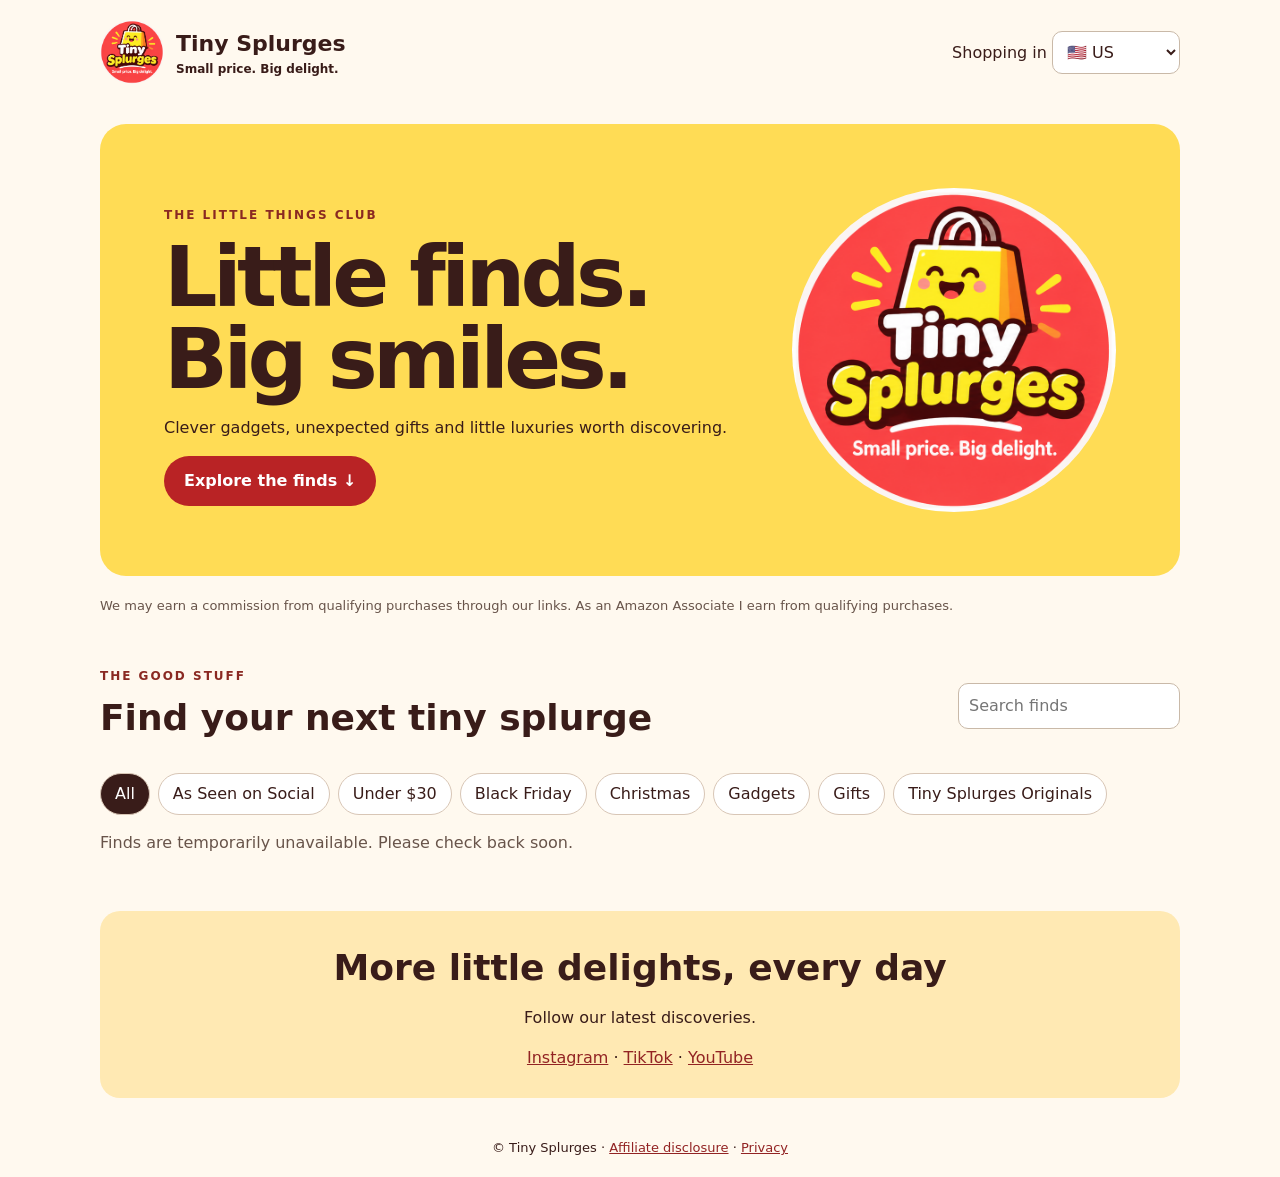
==== tinysplurges/index.html @ 8c8d5ac4 "Add files via upload Initial Tiny Splurges website" ====
<!doctype html><html lang="en"><head><meta charset="utf-8"><meta name="viewport" content="width=device-width,initial-scale=1"><title>Tiny Splurges | Small price. Big delight.</title><meta name="description" content="Discover clever gadgets, funny gifts and affordable little luxuries."><link rel="stylesheet" href="styles.css"><script defer src="app.js"></script></head><body><header><a href="./" class="brand"><img src="assets/logo.png" alt="Tiny Splurges"><span>Tiny Splurges<small>Small price. Big delight.</small></span></a><label>Shopping in <select id="region"><option value="US">🇺🇸 US</option><option value="CA">🇨🇦 Canada</option></select></label></header><main><section class="hero"><div><p class="eyebrow">THE LITTLE THINGS CLUB</p><h1>Little finds.<br>Big smiles.</h1><p>Clever gadgets, unexpected gifts and little luxuries worth discovering.</p><a class="button" href="#finds">Explore the finds ↓</a></div><img src="assets/logo.png" alt=""></section><p class="disclosure">We may earn a commission from qualifying purchases through our links. As an Amazon Associate I earn from qualifying purchases.</p><section id="finds"><div class="sectionhead"><div><p class="eyebrow">THE GOOD STUFF</p><h2>Find your next tiny splurge</h2></div><input id="search" type="search" placeholder="Search finds" aria-label="Search products"></div><nav id="filters" aria-label="Product categories"></nav><p id="status" role="status"></p><div id="products" class="products"></div></section><section class="social"><h2>More little delights, every day</h2><p>Follow our latest discoveries.</p><a href="https://www.instagram.com/shoptinysplurges/">Instagram</a> · <a href="https://www.tiktok.com/@shoptinysplurges">TikTok</a> · <a href="https://www.youtube.com/@ShopTinySplurges">YouTube</a></section></main><footer>© Tiny Splurges · <a href="disclosure.html">Affiliate disclosure</a> · <a href="privacy.html">Privacy</a></footer></body></html>
---- tinysplurges/styles.css ----
*{box-sizing:border-box}html{scroll-behavior:smooth}body{margin:0;background:#fff9ef;color:#391c19;font:16px/1.5 system-ui,sans-serif}header,main,footer{max-width:1120px;margin:auto;padding:20px}header{display:flex;justify-content:space-between;align-items:center;gap:12px}.brand{display:flex;align-items:center;gap:12px;text-decoration:none;color:inherit;font-size:22px;font-weight:900}.brand img{width:64px;border-radius:50%}.brand small{display:block;font-size:12px;font-weight:600}select,input,button{font:inherit}select,input{border:1px solid #c9b9a8;border-radius:10px;padding:10px;background:white;color:inherit}.hero{background:#ffdc55;border-radius:26px;padding:clamp(24px,5vw,64px);display:flex;align-items:center;justify-content:space-between;gap:20px}.hero img{width:34%;border-radius:50%}.eyebrow{font-size:12px;font-weight:900;letter-spacing:2px;color:#8a2922}h1{font-size:clamp(42px,7vw,84px);line-height:.98;letter-spacing:-.055em;margin:12px 0}h2{font-size:clamp(24px,4vw,36px);line-height:1.15;margin:8px 0 18px}.button{display:inline-block;background:#b92325;color:white;padding:13px 20px;border-radius:999px;text-decoration:none;font-weight:800}.disclosure{font-size:13px;color:#68544a;margin:20px 0 40px}.sectionhead{display:flex;justify-content:space-between;align-items:center;gap:15px}nav{display:flex;flex-wrap:wrap;gap:8px;margin:16px 0}nav button{border:1px solid #d8c6b6;background:white;border-radius:999px;padding:8px 14px;cursor:pointer;color:inherit}nav button[aria-pressed=true]{background:#391c19;color:white}.products{display:grid;grid-template-columns:repeat(auto-fit,minmax(220px,1fr));gap:18px}.product{background:white;border:1px solid #eadbca;border-radius:18px;padding:18px}.product img{width:100%;aspect-ratio:1;object-fit:contain}.product h3{margin:8px 0}.product .button{width:100%;text-align:center}.social{margin-top:40px;background:#ffe9b3;border-radius:20px;padding:28px;text-align:center}a{color:#922323}footer{text-align:center;font-size:13px}#status{color:#68544a} :focus-visible{outline:3px solid #1559a5;outline-offset:3px}@media(max-width:600px){header{padding:12px}.brand{font-size:17px}.brand img{width:44px}header label{font-size:12px}main{padding:12px}.hero img{width:28%}.sectionhead{display:block}.sectionhead input{width:100%}.products{grid-template-columns:repeat(2,minmax(0,1fr));gap:10px}.product{padding:12px}.product .button{font-size:13px}}
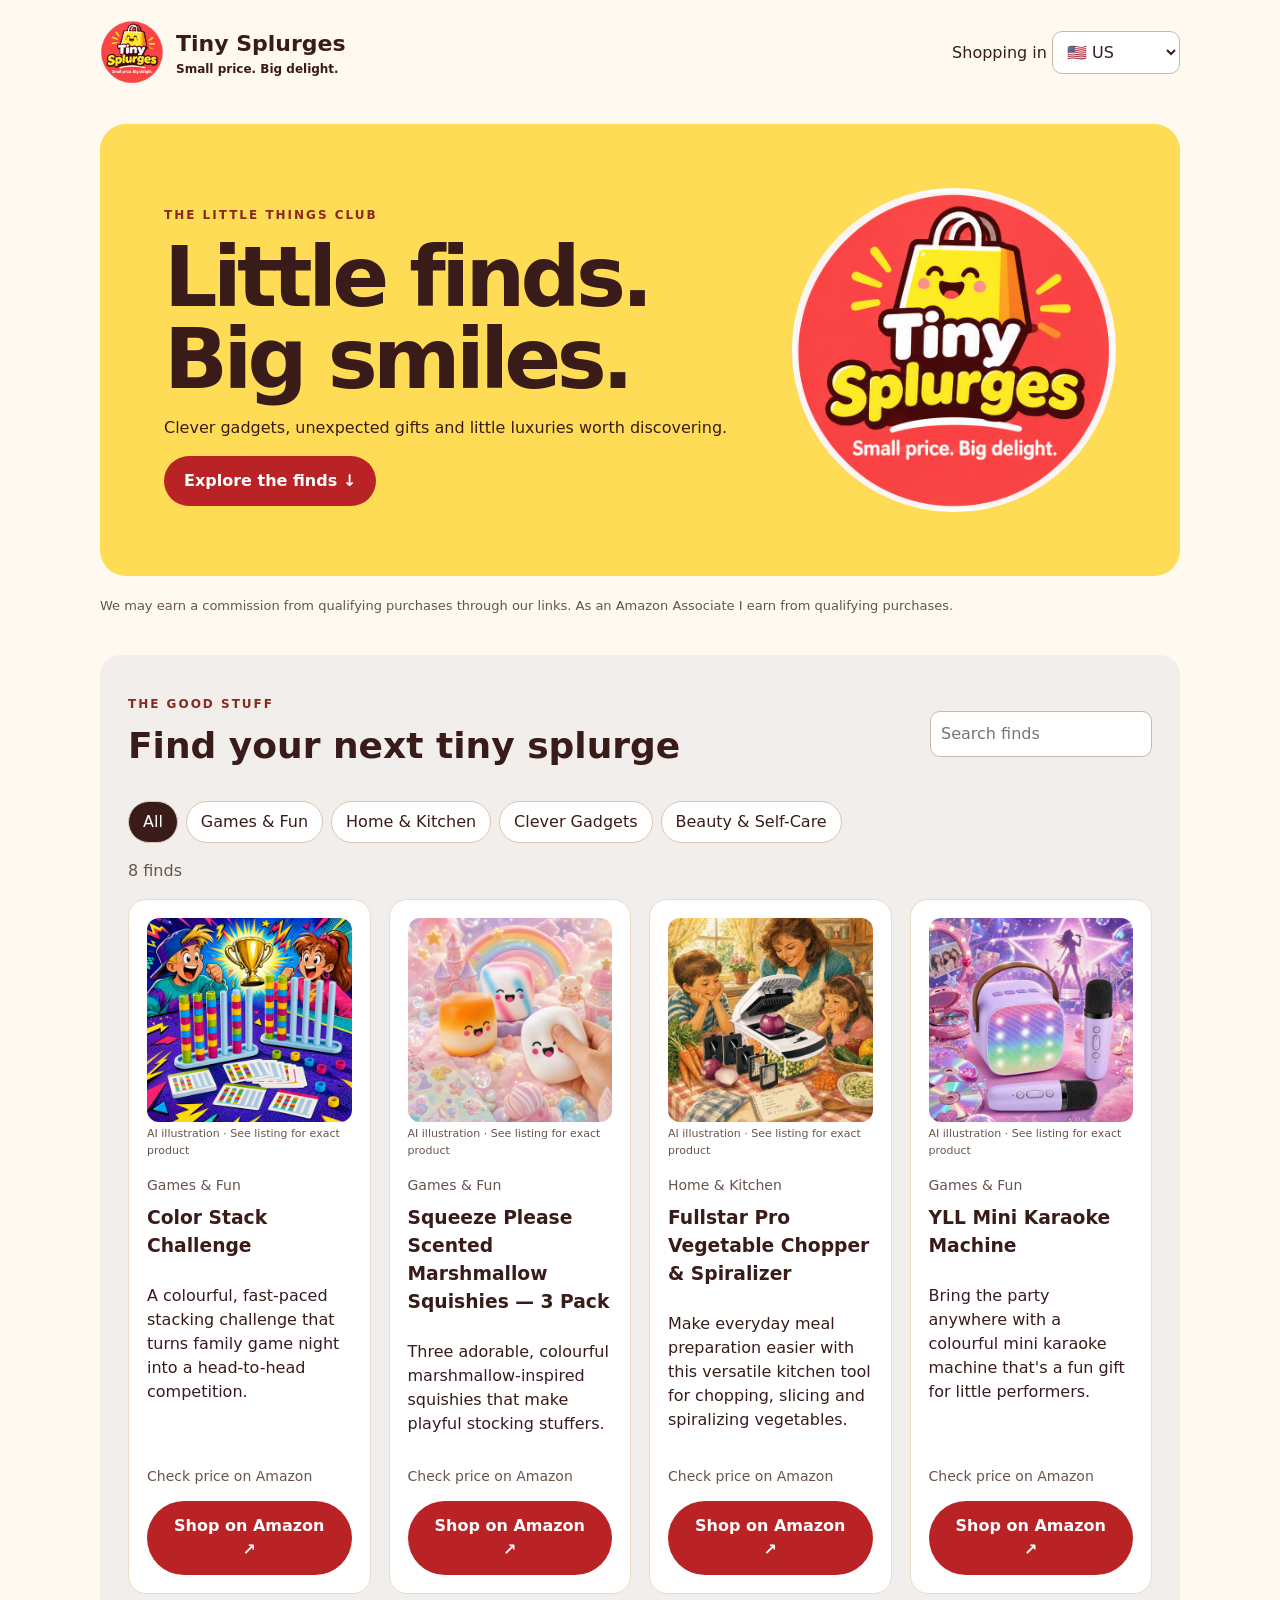
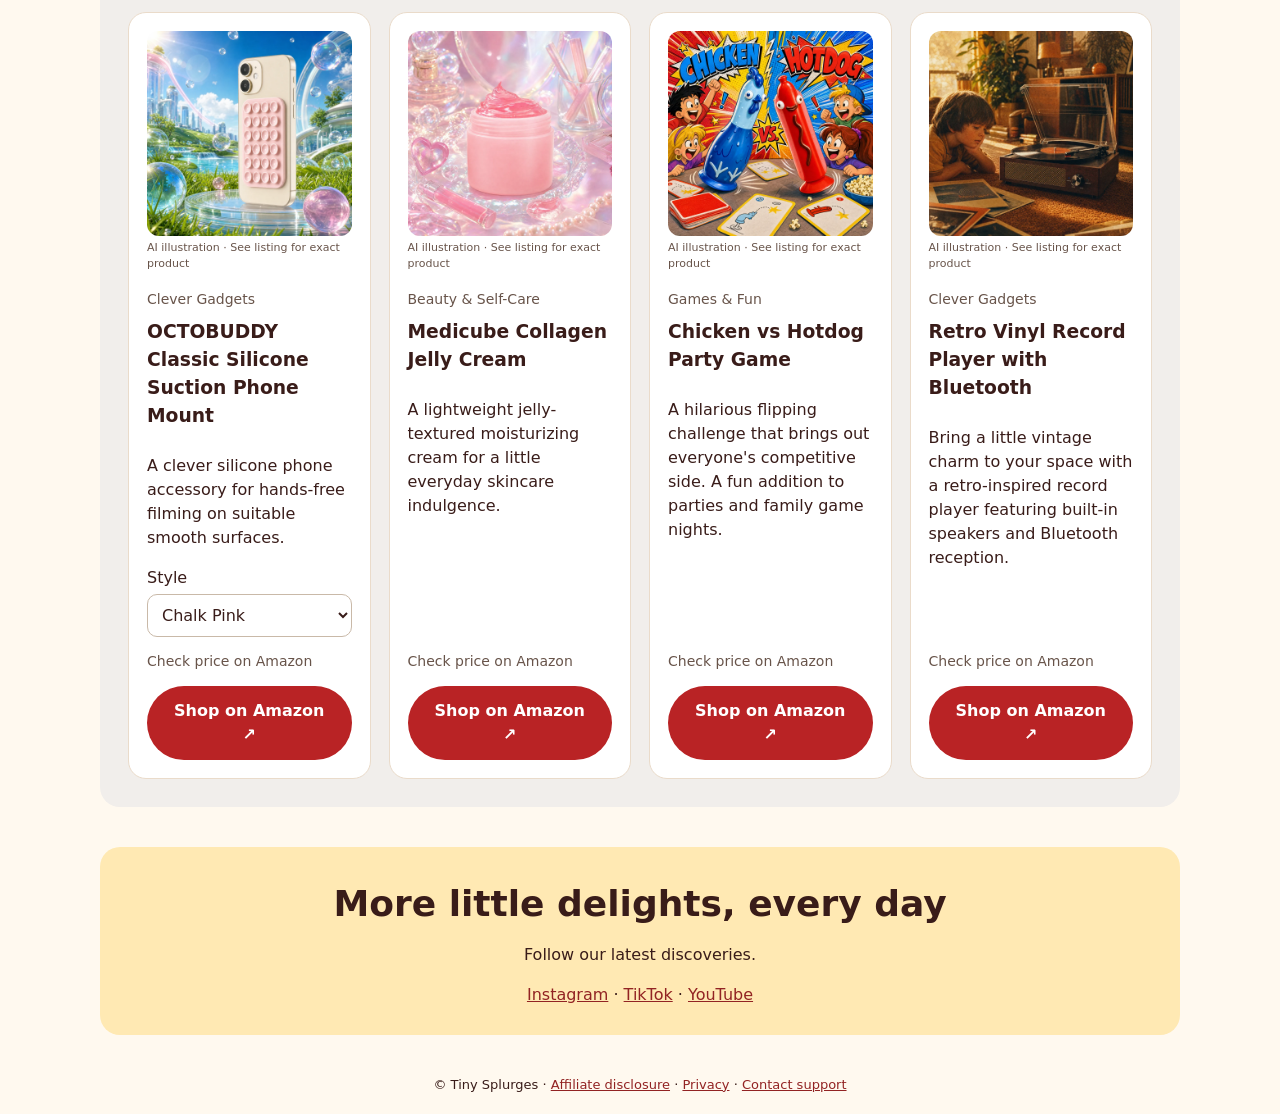
==== commit d45cc92f: "Launch Tiny Splurges affiliate product catalogue" ====
--- a/tinysplurges/index.html
+++ b/tinysplurges/index.html
@@ -1 +1,61 @@
-<!doctype html><html lang="en"><head><meta charset="utf-8"><meta name="viewport" content="width=device-width,initial-scale=1"><title>Tiny Splurges | Small price. Big delight.</title><meta name="description" content="Discover clever gadgets, funny gifts and affordable little luxuries."><link rel="stylesheet" href="styles.css"><script defer src="app.js"></script></head><body><header><a href="./" class="brand"><img src="assets/logo.png" alt="Tiny Splurges"><span>Tiny Splurges<small>Small price. Big delight.</small></span></a><label>Shopping in <select id="region"><option value="US">🇺🇸 US</option><option value="CA">🇨🇦 Canada</option></select></label></header><main><section class="hero"><div><p class="eyebrow">THE LITTLE THINGS CLUB</p><h1>Little finds.<br>Big smiles.</h1><p>Clever gadgets, unexpected gifts and little luxuries worth discovering.</p><a class="button" href="#finds">Explore the finds ↓</a></div><img src="assets/logo.png" alt=""></section><p class="disclosure">We may earn a commission from qualifying purchases through our links. As an Amazon Associate I earn from qualifying purchases.</p><section id="finds"><div class="sectionhead"><div><p class="eyebrow">THE GOOD STUFF</p><h2>Find your next tiny splurge</h2></div><input id="search" type="search" placeholder="Search finds" aria-label="Search products"></div><nav id="filters" aria-label="Product categories"></nav><p id="status" role="status"></p><div id="products" class="products"></div></section><section class="social"><h2>More little delights, every day</h2><p>Follow our latest discoveries.</p><a href="https://www.instagram.com/shoptinysplurges/">Instagram</a> · <a href="https://www.tiktok.com/@shoptinysplurges">TikTok</a> · <a href="https://www.youtube.com/@ShopTinySplurges">YouTube</a></section></main><footer>© Tiny Splurges · <a href="disclosure.html">Affiliate disclosure</a> · <a href="privacy.html">Privacy</a></footer></body></html>
+<!doctype html>
+<html lang="en">
+<head>
+  <meta charset="utf-8">
+  <meta name="viewport" content="width=device-width,initial-scale=1">
+  <title>Tiny Splurges | Small price. Big delight.</title>
+  <meta name="description" content="Discover clever gadgets, funny gifts and affordable little luxuries.">
+  <link rel="stylesheet" href="styles.css">
+  <script defer src="app.js"></script>
+</head>
+<body>
+  <header>
+    <a href="./" class="brand">
+      <img src="assets/logo.png" alt="Tiny Splurges">
+      <span>Tiny Splurges<small>Small price. Big delight.</small></span>
+    </a>
+    <label>Shopping in
+      <select id="region">
+        <option value="US">🇺🇸 US</option>
+        <option value="CA">🇨🇦 Canada</option>
+      </select>
+    </label>
+  </header>
+  <main>
+    <section class="hero">
+      <div>
+        <p class="eyebrow">THE LITTLE THINGS CLUB</p>
+        <h1>Little finds.<br>Big smiles.</h1>
+        <p>Clever gadgets, unexpected gifts and little luxuries worth discovering.</p>
+        <a class="button" href="#finds">Explore the finds ↓</a>
+      </div>
+      <img src="assets/logo.png" alt="">
+    </section>
+    <p class="disclosure">We may earn a commission from qualifying purchases through our links. As an Amazon Associate I earn from qualifying purchases.</p>
+    <section id="finds">
+      <div class="sectionhead">
+        <div>
+          <p class="eyebrow">THE GOOD STUFF</p>
+          <h2>Find your next tiny splurge</h2>
+        </div>
+        <input id="search" type="search" placeholder="Search finds" aria-label="Search products">
+      </div>
+      <nav id="filters" aria-label="Product categories"></nav>
+      <p id="status" role="status"></p>
+      <div id="products" class="products"></div>
+    </section>
+    <section class="social">
+      <h2>More little delights, every day</h2>
+      <p>Follow our latest discoveries.</p>
+      <a href="https://www.instagram.com/shoptinysplurges/">Instagram</a> ·
+      <a href="https://www.tiktok.com/@shoptinysplurges">TikTok</a> ·
+      <a href="https://www.youtube.com/@ShopTinySplurges">YouTube</a>
+    </section>
+  </main>
+  <footer>
+    © Tiny Splurges · <a href="disclosure.html">Affiliate disclosure</a> ·
+    <a href="privacy.html">Privacy</a> ·
+    <a href="mailto:support@biglittletruth.com">Contact support</a>
+  </footer>
+</body>
+</html>
--- a/tinysplurges/styles.css
+++ b/tinysplurges/styles.css
@@ -1 +1,92 @@
-*{box-sizing:border-box}html{scroll-behavior:smooth}body{margin:0;background:#fff9ef;color:#391c19;font:16px/1.5 system-ui,sans-serif}header,main,footer{max-width:1120px;margin:auto;padding:20px}header{display:flex;justify-content:space-between;align-items:center;gap:12px}.brand{display:flex;align-items:center;gap:12px;text-decoration:none;color:inherit;font-size:22px;font-weight:900}.brand img{width:64px;border-radius:50%}.brand small{display:block;font-size:12px;font-weight:600}select,input,button{font:inherit}select,input{border:1px solid #c9b9a8;border-radius:10px;padding:10px;background:white;color:inherit}.hero{background:#ffdc55;border-radius:26px;padding:clamp(24px,5vw,64px);display:flex;align-items:center;justify-content:space-between;gap:20px}.hero img{width:34%;border-radius:50%}.eyebrow{font-size:12px;font-weight:900;letter-spacing:2px;color:#8a2922}h1{font-size:clamp(42px,7vw,84px);line-height:.98;letter-spacing:-.055em;margin:12px 0}h2{font-size:clamp(24px,4vw,36px);line-height:1.15;margin:8px 0 18px}.button{display:inline-block;background:#b92325;color:white;padding:13px 20px;border-radius:999px;text-decoration:none;font-weight:800}.disclosure{font-size:13px;color:#68544a;margin:20px 0 40px}.sectionhead{display:flex;justify-content:space-between;align-items:center;gap:15px}nav{display:flex;flex-wrap:wrap;gap:8px;margin:16px 0}nav button{border:1px solid #d8c6b6;background:white;border-radius:999px;padding:8px 14px;cursor:pointer;color:inherit}nav button[aria-pressed=true]{background:#391c19;color:white}.products{display:grid;grid-template-columns:repeat(auto-fit,minmax(220px,1fr));gap:18px}.product{background:white;border:1px solid #eadbca;border-radius:18px;padding:18px}.product img{width:100%;aspect-ratio:1;object-fit:contain}.product h3{margin:8px 0}.product .button{width:100%;text-align:center}.social{margin-top:40px;background:#ffe9b3;border-radius:20px;padding:28px;text-align:center}a{color:#922323}footer{text-align:center;font-size:13px}#status{color:#68544a} :focus-visible{outline:3px solid #1559a5;outline-offset:3px}@media(max-width:600px){header{padding:12px}.brand{font-size:17px}.brand img{width:44px}header label{font-size:12px}main{padding:12px}.hero img{width:28%}.sectionhead{display:block}.sectionhead input{width:100%}.products{grid-template-columns:repeat(2,minmax(0,1fr));gap:10px}.product{padding:12px}.product .button{font-size:13px}}
+* { box-sizing: border-box; }
+html { scroll-behavior: smooth; }
+body { margin: 0; background: #fff9ef; color: #391c19; font: 16px/1.5 system-ui, sans-serif; }
+header, main, footer { max-width: 1120px; margin: auto; padding: 20px; }
+header { display: flex; justify-content: space-between; align-items: center; gap: 12px; }
+.brand { display: flex; align-items: center; gap: 12px; text-decoration: none; color: inherit; font-size: 22px; font-weight: 900; }
+.brand img { width: 64px; border-radius: 50%; }
+.brand small { display: block; font-size: 12px; font-weight: 600; }
+select, input, button { font: inherit; }
+select, input { border: 1px solid #c9b9a8; border-radius: 10px; padding: 10px; background: white; color: inherit; }
+.hero { background: #ffdc55; border-radius: 26px; padding: clamp(24px, 5vw, 64px); display: flex; align-items: center; justify-content: space-between; gap: 20px; }
+.hero img { width: 34%; border-radius: 50%; }
+.eyebrow { font-size: 12px; font-weight: 900; letter-spacing: 2px; color: #8a2922; }
+h1 { font-size: clamp(42px, 7vw, 84px); line-height: .98; letter-spacing: -.055em; margin: 12px 0; }
+h2 { font-size: clamp(24px, 4vw, 36px); line-height: 1.15; margin: 8px 0 18px; }
+.button { display: inline-block; background: #b92325; color: white; padding: 13px 20px; border-radius: 999px; text-decoration: none; font-weight: 800; }
+.disclosure { font-size: 13px; color: #68544a; margin: 20px 0 40px; }
+.sectionhead { display: flex; justify-content: space-between; align-items: center; gap: 15px; }
+nav { display: flex; flex-wrap: wrap; gap: 8px; margin: 16px 0; }
+nav button { border: 1px solid #d8c6b6; background: white; border-radius: 999px; padding: 8px 14px; cursor: pointer; color: inherit; }
+nav button[aria-pressed=true] { background: #391c19; color: white; }
+.products { display: grid; grid-template-columns: repeat(auto-fit, minmax(220px, 1fr)); gap: 18px; }
+.product { background: white; border: 1px solid #eadbca; border-radius: 18px; padding: 18px; }
+.product img { width: 100%; aspect-ratio: 1; object-fit: contain; }
+.product h3 { margin: 8px 0; }
+.product .button { width: 100%; text-align: center; }
+.social { margin-top: 40px; background: #ffe9b3; border-radius: 20px; padding: 28px; text-align: center; }
+a { color: #922323; }
+footer { text-align: center; font-size: 13px; }
+#status { color: #68544a; }
+:focus-visible { outline: 3px solid #1559a5; outline-offset: 3px; }
+
+@media (max-width: 600px) {
+  header { padding: 12px; }
+  .brand { font-size: 17px; }
+  .brand img { width: 44px; }
+  header label { font-size: 12px; }
+  main { padding: 12px; }
+  .hero img { width: 28%; }
+  .sectionhead { display: block; }
+  .sectionhead input { width: 100%; }
+  .products { grid-template-columns: repeat(2, minmax(0, 1fr)); gap: 10px; }
+  .product { padding: 12px; }
+  .product .button { font-size: 13px; }
+}
+
+#finds {
+  background: #f1eeeb;
+  border-radius: 20px;
+  padding: clamp(14px, 3vw, 28px);
+}
+
+.product {
+  display: flex;
+  flex-direction: column;
+  min-width: 0;
+  overflow-wrap: anywhere;
+}
+
+.product-placeholder {
+  display: grid;
+  place-items: center;
+  aspect-ratio: 1;
+  padding: 10px;
+  border: 1px dashed #a39285;
+  border-radius: 12px;
+  background: #f6f3f0;
+  color: #68544a;
+  text-align: center;
+  font-size: .875rem;
+}
+
+.product-category, .product-price {
+  color: #68544a;
+  font-size: .875rem;
+}
+
+.product-category { margin: 12px 0 0; }
+.product-actions { margin-top: auto; }
+
+.product-variant {
+  display: grid;
+  gap: 4px;
+}
+
+.product-variant select { width: 100%; }
+
+@media (max-width: 420px) {
+  .products { grid-template-columns: minmax(0, 1fr); }
+}
+.product-media img { display:block; border-radius:12px; }
+.image-note { font-size:11px; color:#68544a; margin:4px 0; }
